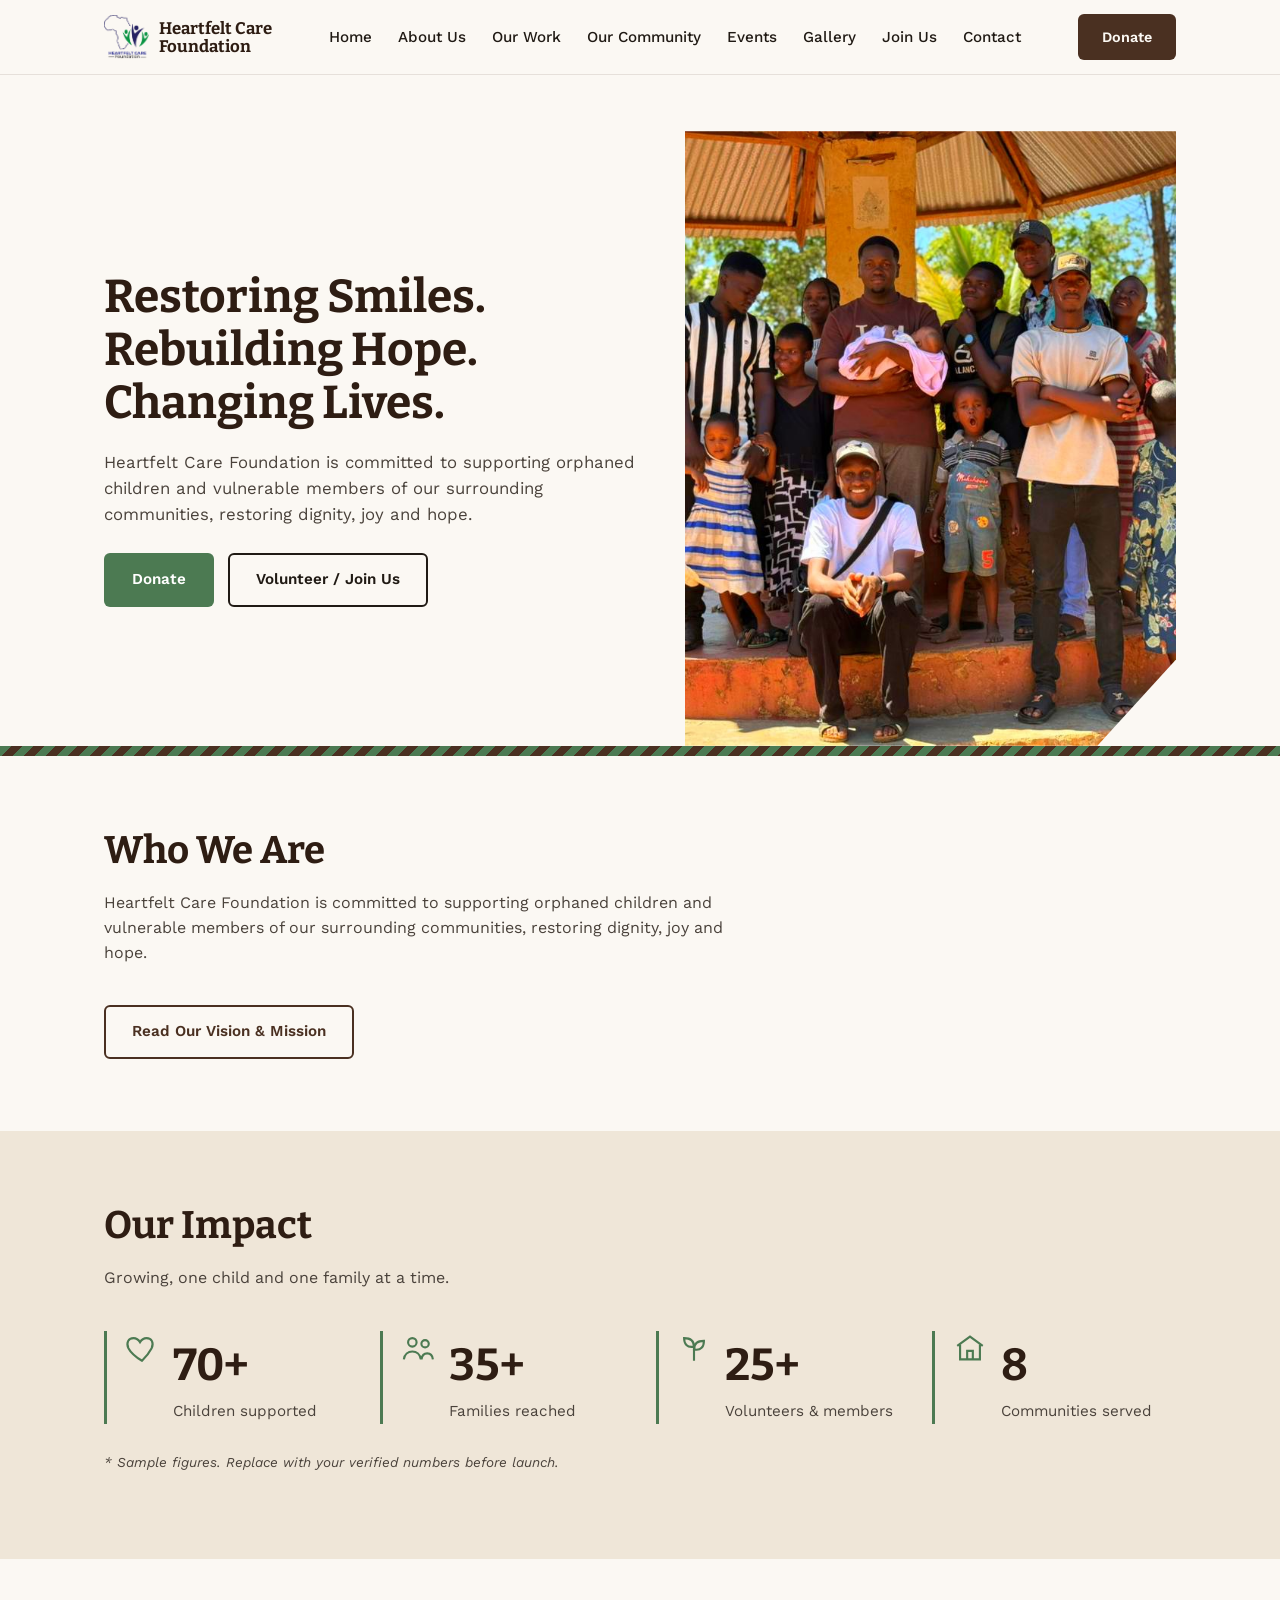
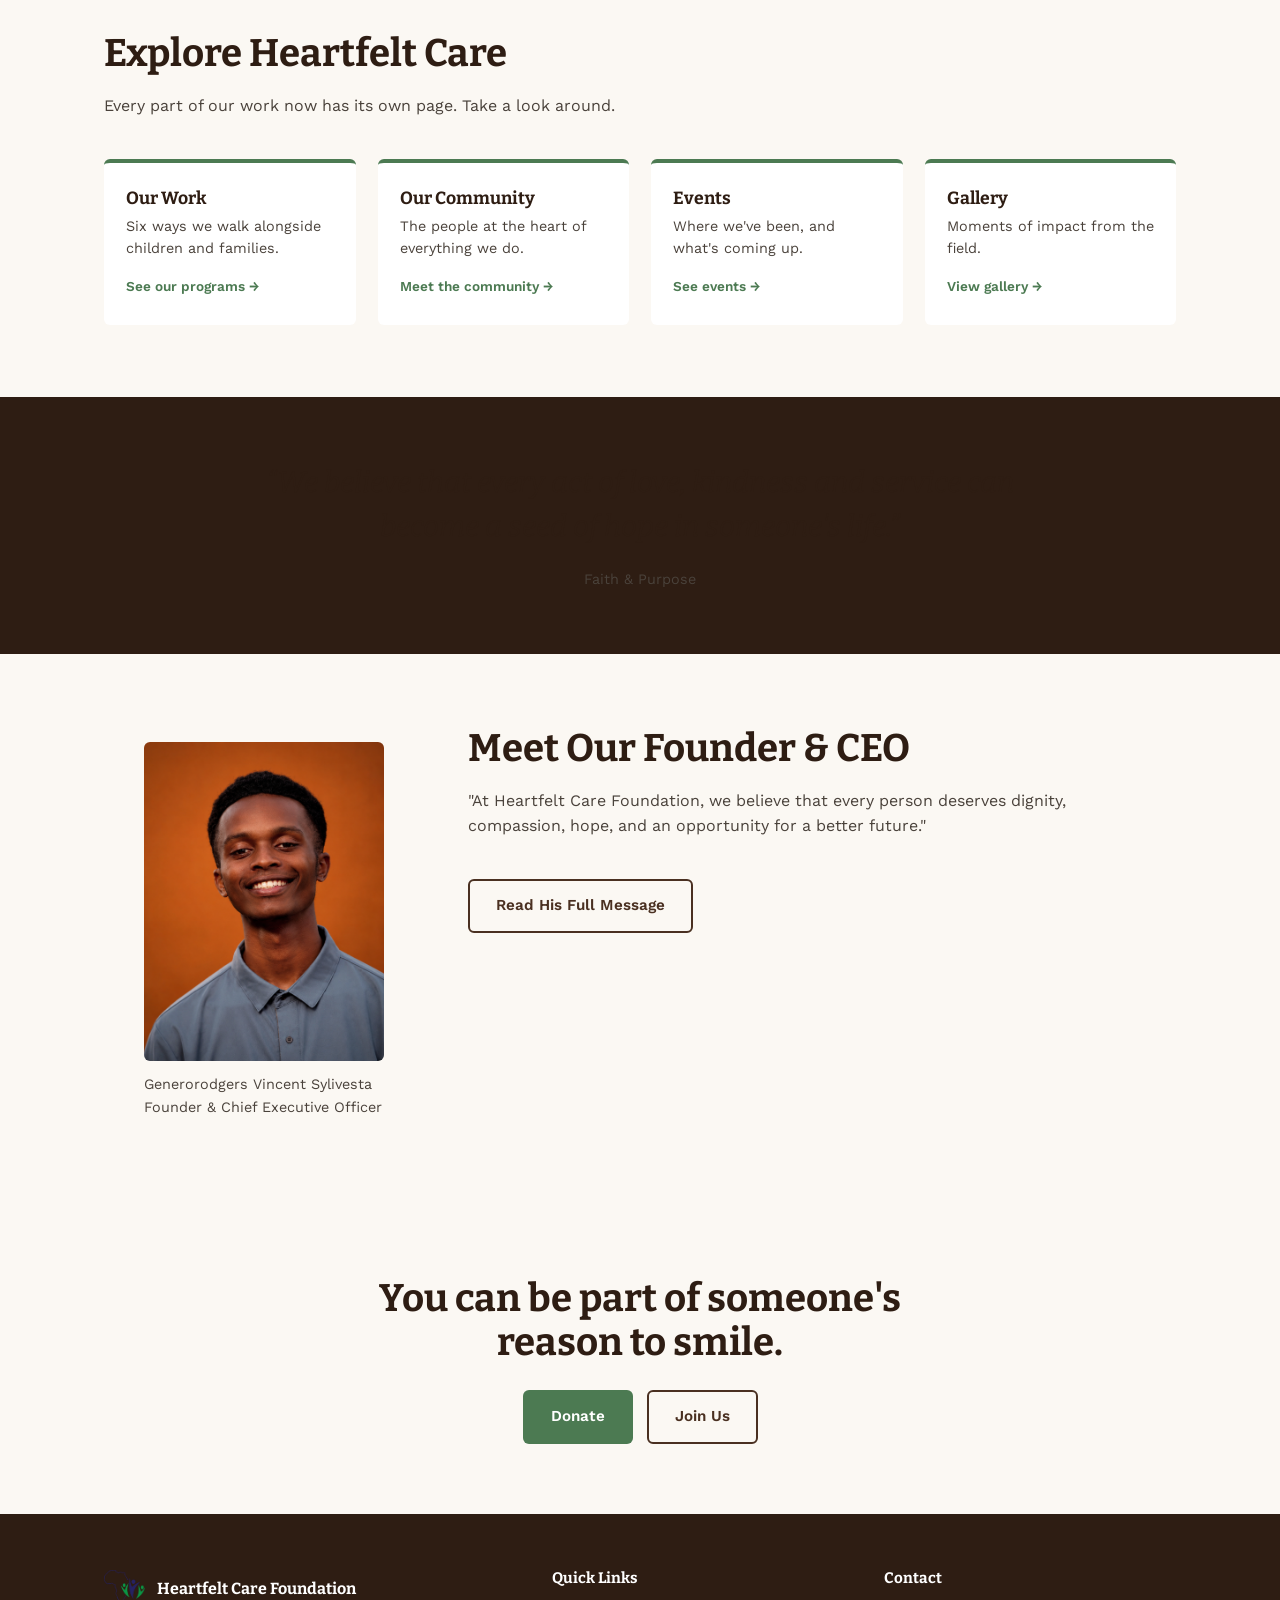
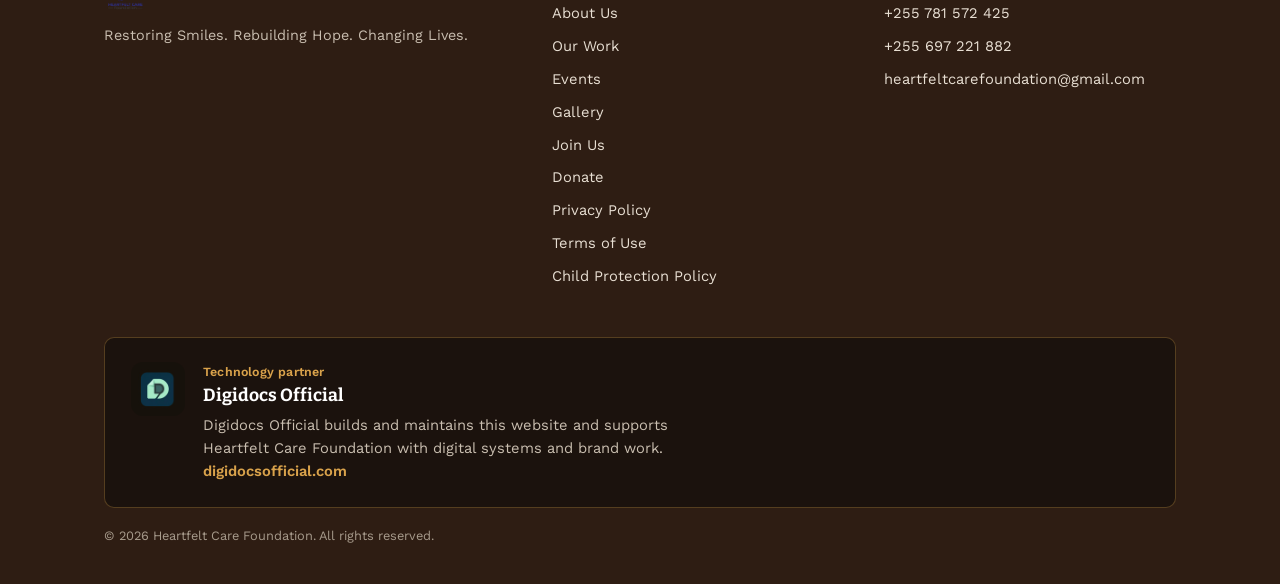
==== index.html @ a514797b "Add files via upload" ====
<!DOCTYPE html>
<html lang="en">
<head>
<meta charset="UTF-8">
<meta name="viewport" content="width=device-width, initial-scale=1.0">

<title>Heartfelt Care Foundation | Restoring Smiles. Rebuilding Hope. Changing Lives.</title>
<meta name="description" content="Heartfelt Care Foundation supports orphaned children and vulnerable communities across Tanzania, restoring dignity, joy and hope through education, basic needs, and community empowerment.">
<meta name="keywords" content="Heartfelt Care Foundation, Tanzania charity, orphan support Tanzania, vulnerable children NGO, community empowerment Tanzania">
<link rel="canonical" href="https://www.heartfeltcarefoundation.org/">

<link rel="icon" type="image/x-icon" href="favicon.ico">
<link rel="icon" type="image/png" sizes="32x32" href="favicon-32x32.png">
<link rel="icon" type="image/png" sizes="16x16" href="favicon-16x16.png">
<link rel="apple-touch-icon" sizes="180x180" href="apple-touch-icon.png">
<link rel="icon" type="image/png" sizes="192x192" href="android-chrome-192x192.png">
<link rel="icon" type="image/png" sizes="512x512" href="android-chrome-512x512.png">
<link rel="manifest" href="site.webmanifest">
<meta name="theme-color" content="#4A3021">

<meta property="og:type" content="website">
<meta property="og:site_name" content="Heartfelt Care Foundation">
<meta property="og:title" content="Heartfelt Care Foundation | Restoring Smiles. Rebuilding Hope. Changing Lives.">
<meta property="og:description" content="Heartfelt Care Foundation supports orphaned children and vulnerable communities across Tanzania, restoring dignity, joy and hope through education, basic needs, and community empowerment.">
<meta property="og:image" content="https://www.heartfeltcarefoundation.org/gallery-01.jpg">
<meta property="og:url" content="https://www.heartfeltcarefoundation.org/">
<meta name="twitter:card" content="summary_large_image">

<link rel="stylesheet" href="style.css">
<script type="application/ld+json">
{
  "@context": "https://schema.org",
  "@type": "NGO",
  "name": "Heartfelt Care Foundation",
  "url": "https://www.heartfeltcarefoundation.org",
  "logo": "https://www.heartfeltcarefoundation.org/heartfelt-care-logo.png",
  "description": "Heartfelt Care Foundation is committed to supporting orphaned children and vulnerable members of surrounding communities in Tanzania, restoring dignity, joy and hope.",
  "email": "heartfeltcarefoundation@gmail.com",
  "telephone": "+255781572425",
  "founder": { "@type": "Person", "name": "Generorodgers Vincent Sylivesta", "jobTitle": "Founder & Chief Executive Officer" },
  "areaServed": "Tanzania"
}
</script>
</head>
<body>

<header class="site-header">
  <div class="nav-wrap">
    <a href="index.html" class="brand">
      <img src="heartfelt-care-logo.png" alt="Heartfelt Care Foundation logo">
      <span>Heartfelt Care<br>Foundation</span>
    </a>
    <ul class="nav-links">
      <li><a href="index.html">Home</a></li>
      <li><a href="about.html">About Us</a></li>
      <li><a href="our-work.html">Our Work</a></li>
      <li><a href="our-community.html">Our Community</a></li>
      <li><a href="events.html">Events</a></li>
      <li><a href="gallery.html">Gallery</a></li>
      <li><a href="join.html">Join Us</a></li>
      <li><a href="contact.html">Contact</a></li>
    </ul>
    <div class="nav-actions">
      <a href="donate.html" class="btn btn-donate">Donate</a>
      <button class="menu-toggle" aria-label="Toggle menu">
        <span></span><span></span><span></span>
      </button>
    </div>
  </div>
</header>

<!-- HERO -->
<section class="hero" id="home">
  <div class="container hero-grid">
    <div class="hero-copy">
      <h1 class="hero-tagline">Restoring Smiles.<br>Rebuilding Hope.<br>Changing Lives.</h1>
      <p>Heartfelt Care Foundation is committed to supporting orphaned children and vulnerable members of our surrounding communities, restoring dignity, joy and hope.</p>
      <div class="hero-actions">
        <a href="donate.html" class="btn btn-primary">Donate</a>
        <a href="join.html" class="btn btn-outline">Volunteer / Join Us</a>
      </div>
    </div>
    <div class="hero-photo">
      <img src="gallery-01.jpg" alt="Heartfelt Care Foundation team with children and community members">
    </div>
  </div>
</section>

<div class="diamond-strip"></div>

<!-- WHO WE ARE -->
<section class="section" id="who-we-are">
  <div class="container">
    <div class="section-head">
      <h2>Who We Are</h2>
      <p>Heartfelt Care Foundation is committed to supporting orphaned children and vulnerable members of our surrounding communities, restoring dignity, joy and hope.</p>
    </div>
    <a href="about.html" class="btn btn-outline" style="color:var(--brown); border-color:var(--brown);">Read Our Vision &amp; Mission</a>
  </div>
</section>

<!-- IMPACT -->
<section class="section section--sand" id="impact">
  <div class="container">
    <div class="section-head">
      <h2>Our Impact</h2>
      <p>Growing, one child and one family at a time.</p>
    </div>
    <div class="stats-grid">
      <div class="stat">
        <span class="stat-icon"><svg viewBox="0 0 24 24" fill="none" stroke="currentColor" stroke-width="1.5"><path d="M12 21s-7.2-4.4-9.6-8.9C.7 8.4 2.3 5 6 5c2 0 3.6 1.2 4.6 2.9C11.6 6.2 13.2 5 15.2 5c3.7 0 5.3 3.4 3.6 7.1C16.4 16.6 12 21 12 21z"/></svg></span>
        <span class="stat-body">
          <span class="stat-number" data-target="120" data-suffix="+">0+</span>
          <span class="stat-label">Children supported</span>
        </span>
      </div>
      <div class="stat">
        <span class="stat-icon"><svg viewBox="0 0 24 24" fill="none" stroke="currentColor" stroke-width="1.5"><circle cx="8" cy="8" r="3"/><circle cx="17" cy="9" r="2.6"/><path d="M2 20c.5-3.5 3-5.5 6-5.5s5.5 2 6 5.5M14.5 20c.3-2.6 1.8-4.2 4-4.2s3.7 1.6 4 4.2"/></svg></span>
        <span class="stat-body">
          <span class="stat-number" data-target="60" data-suffix="+">0+</span>
          <span class="stat-label">Families reached</span>
        </span>
      </div>
      <div class="stat">
        <span class="stat-icon"><svg viewBox="0 0 24 24" fill="none" stroke="currentColor" stroke-width="1.5"><path d="M12 21V11"/><path d="M12 11C12 6 8 5 5 5c0 4 2 7 7 6z"/><path d="M12 13c0-5 4-6 7-6 0 4-2 7-7 6z"/></svg></span>
        <span class="stat-body">
          <span class="stat-number" data-target="25" data-suffix="+">0+</span>
          <span class="stat-label">Volunteers &amp; members</span>
        </span>
      </div>
      <div class="stat">
        <span class="stat-icon"><svg viewBox="0 0 24 24" fill="none" stroke="currentColor" stroke-width="1.5"><path d="M3 10.5 12 4l9 6.5"/><path d="M5 9.5V20h14V9.5"/><path d="M10 20v-6h4v6"/></svg></span>
        <span class="stat-body">
          <span class="stat-number" data-target="8" data-suffix="">0</span>
          <span class="stat-label">Communities served</span>
        </span>
      </div>
    </div>
    <p class="stats-note">* Sample figures. Replace with your verified numbers before launch.</p>
  </div>
</section>

<!-- EXPLORE / EACH SECTION HAS ITS OWN PAGE -->
<section class="section" id="explore">
  <div class="container">
    <div class="section-head">
      <h2>Explore Heartfelt Care</h2>
      <p>Every part of our work now has its own page. Take a look around.</p>
    </div>
    <div class="explore-grid">
      <a href="our-work.html" class="explore-card">
        <h3>Our Work</h3>
        <p>Six ways we walk alongside children and families.</p>
        <span class="arrow">See our programs →</span>
      </a>
      <a href="our-community.html" class="explore-card">
        <h3>Our Community</h3>
        <p>The people at the heart of everything we do.</p>
        <span class="arrow">Meet the community →</span>
      </a>
      <a href="events.html" class="explore-card">
        <h3>Events</h3>
        <p>Where we've been, and what's coming up.</p>
        <span class="arrow">See events →</span>
      </a>
      <a href="gallery.html" class="explore-card">
        <h3>Gallery</h3>
        <p>Moments of impact from the field.</p>
        <span class="arrow">View gallery →</span>
      </a>
    </div>
  </div>
</section>

<!-- FAITH -->
<section class="section section--brown faith" id="faith">
  <div class="container">
    <blockquote>
      &ldquo;We believe that every act of love, kindness and service can become a seed of hope in someone's life.&rdquo;
      <cite>Faith &amp; Purpose</cite>
    </blockquote>
  </div>
</section>

<!-- FOUNDER TEASER -->
<section class="section" id="founder-teaser">
  <div class="container founder-grid">
    <figure class="founder-photo">
      <img src="ceo-generorodgers-portrait.png" alt="Generorodgers Vincent Sylivesta, Founder and CEO of Heartfelt Care Foundation">
      <figcaption>Generorodgers Vincent Sylivesta<br>Founder &amp; Chief Executive Officer</figcaption>
    </figure>
    <div>
      <div class="section-head">
        <h2>Meet Our Founder &amp; CEO</h2>
        <p>"At Heartfelt Care Foundation, we believe that every person deserves dignity, compassion, hope, and an opportunity for a better future."</p>
      </div>
      <a href="about.html" class="btn btn-outline" style="color:var(--brown); border-color:var(--brown);">Read His Full Message</a>
    </div>
  </div>
</section>

<!-- CTA -->
<section class="cta">
  <div class="container">
    <h2>You can be part of someone's reason to smile.</h2>
    <div class="hero-actions" style="justify-content:center;">
      <a href="donate.html" class="btn btn-primary">Donate</a>
      <a href="join.html" class="btn btn-outline" style="border-color:var(--brown); color:var(--brown);">Join Us</a>
    </div>
  </div>
</section>

<footer class="site-footer">
  <div class="container">
    <div class="footer-grid">
      <div>
        <div class="footer-brand">
          <img src="heartfelt-care-logo.png" alt="Heartfelt Care Foundation logo">
          <span>Heartfelt Care Foundation</span>
        </div>
        <p style="color:#C9BEB0; font-size:0.9rem;">Restoring Smiles. Rebuilding Hope. Changing Lives.</p>
      </div>
      <div>
        <h4>Quick Links</h4>
        <ul>
          <li><a href="about.html">About Us</a></li>
          <li><a href="our-work.html">Our Work</a></li>
          <li><a href="events.html">Events</a></li>
          <li><a href="gallery.html">Gallery</a></li>
          <li><a href="join.html">Join Us</a></li>
          <li><a href="donate.html">Donate</a></li>
          <li><a href="privacy-policy.html">Privacy Policy</a></li>
          <li><a href="terms-of-use.html">Terms of Use</a></li>
          <li><a href="child-protection-policy.html">Child Protection Policy</a></li>
        </ul>
      </div>
      <div>
        <h4>Contact</h4>
        <ul>
          <li><a href="tel:+255781572425">+255 781 572 425</a></li>
          <li><a href="tel:+255697221882">+255 697 221 882</a></li>
          <li><a href="mailto:heartfeltcarefoundation@gmail.com">heartfeltcarefoundation@gmail.com</a></li>
        </ul>
      </div>
    </div>

    <div class="partner-spotlight">
      <span class="icon-box"><img src="digidocs-official-logo.jpg" alt="Digidocs Official logo"></span>
      <div>
        <span class="label">Technology partner</span>
        <h4>Digidocs Official</h4>
        <p>Digidocs Official builds and maintains this website and supports Heartfelt Care Foundation with digital systems and brand work. <a href="https://www.digidocsofficial.com" target="_blank" rel="noopener">digidocsofficial.com</a></p>
      </div>
    </div>
    <p class="copyright">&copy; <span id="year"></span> Heartfelt Care Foundation. All rights reserved.</p>
  </div>
</footer>

<div class="lightbox" id="lightbox">
  <button class="lightbox-close" aria-label="Close">&times;</button>
  <img id="lightbox-img" src="" alt="">
</div>

<script src="script.js"></script>
</body>
</html>
---- style.css ----
/* ============================================
   Heartfelt Care Foundation Stylesheet
   ============================================ */

@import url('https://fonts.googleapis.com/css2?family=Bitter:wght@500;600;700&family=Work+Sans:wght@400;500;600;700&display=swap');

:root {
  --brown: #4A3021;
  --brown-dark: #2E1D13;
  --brown-light: #7A5A42;
  --sand: #EFE6D8;
  --cream: #FBF8F3;
  --ink: #201A14;
  --ink-soft: #4A423B;
  --green: #4C7A52;
  --green-light: #E4EEE1;
  --white: #FFFFFF;
  --radius: 6px;
  --diamond-strip: repeating-linear-gradient(
    135deg,
    var(--green) 0px, var(--green) 8px,
    var(--brown) 8px, var(--brown) 16px
  );
  --container: 1120px;
}

* { box-sizing: border-box; }

html { scroll-behavior: smooth; }

body {
  margin: 0;
  font-family: 'Work Sans', sans-serif;
  color: var(--ink);
  background: var(--cream);
  line-height: 1.55;
}

img { max-width: 100%; display: block; }

h1, h2, h3, h4 {
  font-family: 'Bitter', serif;
  font-weight: 700;
  line-height: 1.15;
  margin: 0 0 0.5em;
  color: var(--brown-dark);
}

h2 { font-size: clamp(1.7rem, 3.2vw, 2.4rem); }
h3 { font-size: 1.25rem; }

p { margin: 0 0 1em; max-width: 62ch; }

a { color: var(--brown); }

.container {
  max-width: var(--container);
  margin: 0 auto;
  padding: 0 24px;
}

.section { padding: 72px 0; }
.section--sand { background: var(--sand); }
.section--brown { background: var(--brown-dark); color: var(--cream); }
.section--brown h2, .section--brown h3 { color: var(--cream); }
.section--brown p { color: #E8DFD3; }

.section-head { max-width: 640px; margin: 0 0 40px; }
.section-head p { color: var(--ink-soft); }

.diamond-strip {
  height: 10px;
  background: var(--diamond-strip);
  background-size: 22px 10px;
}

/* Buttons */
.btn {
  display: inline-flex;
  align-items: center;
  gap: 8px;
  font-family: 'Work Sans', sans-serif;
  font-weight: 600;
  font-size: 0.95rem;
  padding: 13px 26px;
  border-radius: var(--radius);
  text-decoration: none;
  border: 2px solid transparent;
  cursor: pointer;
  transition: transform 0.15s ease, background 0.15s ease;
}
.btn:hover { transform: translateY(-1px); }
.btn-primary { background: var(--green); color: var(--white); }
.btn-primary:hover { background: #3f6a45; }
.btn-outline { background: transparent; border-color: currentColor; color: inherit; }
.btn-outline:hover { background: rgba(255,255,255,0.08); }
.btn-donate {
  background: var(--brown);
  color: var(--cream);
  padding: 10px 22px;
  font-size: 0.9rem;
}
.btn-donate:hover { background: var(--brown-dark); }

/* Header / Nav */
.site-header {
  position: sticky;
  top: 0;
  z-index: 50;
  background: var(--cream);
  border-bottom: 1px solid rgba(74,48,33,0.12);
}
.nav-wrap {
  display: flex;
  align-items: center;
  justify-content: space-between;
  padding: 14px 24px;
  max-width: var(--container);
  margin: 0 auto;
}
.brand {
  display: flex;
  align-items: center;
  gap: 10px;
  text-decoration: none;
  color: var(--brown-dark);
}
.brand img { height: 44px; width: auto; }
.brand span {
  font-family: 'Bitter', serif;
  font-weight: 700;
  font-size: 1.05rem;
  line-height: 1.1;
}

.nav-links {
  display: flex;
  align-items: center;
  gap: 26px;
  list-style: none;
  margin: 0;
  padding: 0;
}
.nav-links a {
  text-decoration: none;
  color: var(--ink);
  font-weight: 500;
  font-size: 0.95rem;
}
.nav-links a:hover { color: var(--green); }

.nav-actions { display: flex; align-items: center; gap: 14px; }

.menu-toggle {
  display: none;
  background: none;
  border: none;
  cursor: pointer;
  padding: 6px;
}
.menu-toggle span {
  display: block;
  width: 24px;
  height: 2px;
  background: var(--brown-dark);
  margin: 5px 0;
}

/* Hero */
.hero {
  padding: 56px 0 0;
  overflow: hidden;
}
.hero-grid {
  display: grid;
  grid-template-columns: 1.1fr 1fr;
  gap: 40px;
  align-items: center;
}
.hero-tagline {
  font-size: clamp(1.9rem, 3.6vw, 2.9rem);
  margin-bottom: 20px;
}
.hero-copy p { color: var(--ink-soft); font-size: 1.05rem; }
.hero-actions { display: flex; gap: 14px; margin-top: 26px; flex-wrap: wrap; }
.hero-photo {
  position: relative;
  clip-path: polygon(0 0, 100% 0, 100% 86%, 84% 100%, 0 100%);
  overflow: hidden;
  aspect-ratio: 4/5;
}
.hero-photo img { width: 100%; height: 100%; object-fit: cover; }

/* Impact stats */
.stats-grid {
  display: grid;
  grid-template-columns: repeat(4, 1fr);
  gap: 32px;
}
.stat { border-left: 3px solid var(--green); padding-left: 18px; }
.stat-number {
  font-family: 'Bitter', serif;
  font-weight: 700;
  font-size: clamp(2.1rem, 4vw, 2.8rem);
  color: var(--brown-dark);
  display: block;
}
.stat-label { color: var(--ink-soft); font-size: 0.95rem; }
.stats-note { margin-top: 28px; font-size: 0.85rem; color: var(--ink-soft); font-style: italic; }

/* Work / programs */
.work-grid {
  display: grid;
  grid-template-columns: repeat(3, 1fr);
  gap: 28px;
}
.work-card {
  background: var(--white);
  border-top: 4px solid var(--green);
  padding: 26px 24px;
}
.work-card svg { width: 34px; height: 34px; margin-bottom: 14px; color: var(--brown); }
.work-card h3 { margin-bottom: 8px; }
.work-card p { font-size: 0.95rem; color: var(--ink-soft); margin-bottom: 0; }

/* Faith */
.faith {
  text-align: center;
  padding: 64px 0;
}
.faith blockquote {
  font-family: 'Bitter', serif;
  font-size: clamp(1.3rem, 2.6vw, 1.8rem);
  max-width: 760px;
  margin: 0 auto;
  color: var(--brown-dark);
  font-style: italic;
}
.faith cite { display: block; margin-top: 18px; font-style: normal; font-family: 'Work Sans'; font-size: 0.9rem; color: var(--ink-soft); }

/* About / Founder */
.founder-grid {
  display: grid;
  grid-template-columns: 320px 1fr;
  gap: 44px;
  align-items: start;
}
.founder-photo img { border-radius: var(--radius); }
.founder-photo figcaption { margin-top: 12px; font-size: 0.9rem; color: var(--ink-soft); }
.ceo-message {
  background: var(--sand);
  padding: 28px 30px;
  border-left: 4px solid var(--brown);
  margin-top: 30px;
}
.ceo-message p:last-of-type { margin-bottom: 0; }
.signature { font-family: 'Bitter', serif; font-weight: 700; color: var(--brown-dark); }

/* Photo grids (community / gallery) */
.photo-grid {
  display: grid;
  grid-template-columns: repeat(4, 1fr);
  gap: 14px;
}
.photo-grid figure { margin: 0; overflow: hidden; border-radius: var(--radius); position: relative; }
.photo-grid img {
  width: 100%; height: 100%; object-fit: cover; aspect-ratio: 1/1;
  cursor: pointer; transition: transform 0.25s ease;
}
.photo-grid img:hover { transform: scale(1.04); }
.photo-grid figcaption {
  position: absolute; left: 0; right: 0; bottom: 0;
  background: linear-gradient(transparent, rgba(0,0,0,0.65));
  color: #fff; font-size: 0.8rem; padding: 20px 10px 8px;
}

/* Events */
.events-list { display: flex; flex-direction: column; gap: 18px; }
.event-card {
  display: grid;
  grid-template-columns: 140px 1fr;
  gap: 20px;
  background: var(--white);
  padding: 20px 22px;
  border-radius: var(--radius);
  align-items: center;
}
.event-date {
  font-family: 'Bitter', serif;
  font-weight: 700;
  color: var(--green);
  font-size: 1.05rem;
}
.events-empty {
  background: var(--white);
  padding: 26px;
  border-radius: var(--radius);
  color: var(--ink-soft);
  font-style: italic;
}

/* Join / Contact */
.join-grid {
  display: grid;
  grid-template-columns: 1fr 1fr;
  gap: 40px;
}
.panel {
  background: var(--white);
  padding: 28px 26px;
  border-radius: var(--radius);
}
.panel h3 { margin-bottom: 10px; }
.panel p { color: var(--ink-soft); font-size: 0.95rem; }

.field { margin-bottom: 16px; }
.field label { display: block; font-size: 0.9rem; font-weight: 600; margin-bottom: 6px; }
.field input, .field textarea {
  width: 100%;
  padding: 11px 13px;
  border: 1px solid #D8CFC2;
  border-radius: var(--radius);
  font-family: 'Work Sans', sans-serif;
  font-size: 0.95rem;
  background: var(--cream);
}
.field textarea { resize: vertical; min-height: 100px; }
.channel-actions { display: flex; gap: 12px; flex-wrap: wrap; margin-top: 8px; }
.form-note { font-size: 0.82rem; color: var(--ink-soft); margin-top: 10px; }

.contact-list { list-style: none; margin: 0 0 20px; padding: 0; }
.contact-list li { margin-bottom: 10px; font-size: 1rem; }
.contact-list a { text-decoration: none; font-weight: 600; }

/* Lightbox */
.lightbox {
  position: fixed; inset: 0; background: rgba(20,14,10,0.92);
  display: none; align-items: center; justify-content: center;
  z-index: 100; padding: 30px;
}
.lightbox.open { display: flex; }
.lightbox img { max-width: 90vw; max-height: 85vh; border-radius: var(--radius); }
.lightbox-close {
  position: absolute; top: 24px; right: 30px;
  color: #fff; font-size: 2rem; background: none; border: none; cursor: pointer;
}

/* CTA */
.cta {
  text-align: center;
  padding: 70px 0;
}
.cta h2 { max-width: 620px; margin: 0 auto 26px; }

/* Footer */
.site-footer { background: var(--brown-dark); color: #E8DFD3; padding: 56px 0 26px; }
.footer-grid {
  display: grid;
  grid-template-columns: 1.4fr 1fr 1fr;
  gap: 40px;
  margin-bottom: 40px;
}
.footer-brand { display: flex; align-items: center; gap: 12px; margin-bottom: 14px; }
.footer-brand img { height: 40px; }
.footer-brand span { font-family: 'Bitter', serif; font-weight: 700; color: #fff; }
.site-footer h4 { color: #fff; font-size: 0.95rem; margin-bottom: 14px; }
.site-footer ul { list-style: none; margin: 0; padding: 0; }
.site-footer li { margin-bottom: 8px; }
.site-footer a { color: #E8DFD3; text-decoration: none; font-size: 0.92rem; }
.site-footer a:hover { color: #fff; }

.partner-badge {
  display: flex;
  align-items: center;
  gap: 12px;
  border-top: 1px solid rgba(255,255,255,0.15);
  padding-top: 24px;
  flex-wrap: wrap;
}
.partner-badge img { height: 34px; width: 34px; border-radius: 6px; object-fit: cover; }
.partner-badge .partner-text { font-size: 0.85rem; color: #C9BEB0; }
.partner-badge a { color: #fff; font-weight: 600; text-decoration: none; }
.copyright { font-size: 0.8rem; color: #A79B8C; margin-top: 18px; }

/* Responsive */
@media (max-width: 900px) {
  .hero-grid, .founder-grid, .join-grid { grid-template-columns: 1fr; }
  .stats-grid, .work-grid { grid-template-columns: repeat(2, 1fr); }
  .photo-grid { grid-template-columns: repeat(2, 1fr); }
  .footer-grid { grid-template-columns: 1fr; gap: 26px; }
  .hero-photo { order: -1; }
}

@media (max-width: 700px) {
  .nav-links, .nav-actions .btn-outline { display: none; }
  .site-header.open .nav-links {
    display: flex; flex-direction: column; align-items: flex-start;
    gap: 16px; position: absolute; top: 100%; left: 0; right: 0;
    background: var(--cream); padding: 20px 24px; border-bottom: 1px solid rgba(0,0,0,0.08);
  }
  .menu-toggle { display: block; }
  .stats-grid, .work-grid, .photo-grid { grid-template-columns: 1fr 1fr; }
  .event-card { grid-template-columns: 1fr; }
}

@media (max-width: 480px) {
  .stats-grid { grid-template-columns: 1fr; }
  .work-grid, .photo-grid { grid-template-columns: 1fr; }
  .section { padding: 52px 0; }
}

/* ============================================
   Additions: multi-page structure, donation,
   about page pillars, thank-you page
   ============================================ */

/* Sub-page hero band */
.page-hero {
  background: var(--brown-dark);
  color: var(--cream);
  padding: 60px 0 52px;
  text-align: center;
}
.page-hero .crumb { font-size: 0.85rem; color: #C9BEB0; margin-bottom: 14px; }
.page-hero .crumb a { color: #E8DFD3; }
.page-hero h1 { color: #fff; margin-bottom: 10px; }
.page-hero p { color: #D9CBB8; max-width: 580px; margin: 0 auto; }

/* Homepage: explore other pages */
.explore-grid {
  display: grid;
  grid-template-columns: repeat(4, 1fr);
  gap: 22px;
}
.explore-card {
  background: var(--white);
  padding: 26px 22px;
  border-radius: var(--radius);
  text-decoration: none;
  color: inherit;
  border-top: 4px solid var(--green);
  display: block;
}
.explore-card h3 { margin-bottom: 6px; font-size: 1.1rem; }
.explore-card p { font-size: 0.9rem; color: var(--ink-soft); margin-bottom: 14px; }
.explore-card .arrow { color: var(--green); font-weight: 600; font-size: 0.85rem; }

/* Impact stat icons */
.stat { display: flex; align-items: flex-start; gap: 14px; border-left: 3px solid var(--green); padding-left: 18px; }
.stat-icon { flex: none; width: 34px; height: 34px; color: var(--green); }
.stat-icon svg { width: 100%; height: 100%; }
.stat-body { display: flex; flex-direction: column; }

/* Donation option cards */
.donate-grid {
  display: grid;
  grid-template-columns: repeat(3, 1fr);
  gap: 26px;
}
.donate-card {
  background: var(--white);
  border-radius: var(--radius);
  padding: 32px 26px;
  text-align: center;
  border-top: 4px solid var(--brown);
}
.donate-card .icon { font-size: 2.1rem; margin-bottom: 12px; }
.donate-card h3 { margin-bottom: 8px; }
.donate-card p { color: var(--ink-soft); font-size: 0.95rem; min-height: 44px; }

/* Give detail blocks */
.give-detail { scroll-margin-top: 90px; }

/* About page: vision/mission pillars */
.pillars-grid {
  display: grid;
  grid-template-columns: repeat(2, 1fr);
  gap: 22px;
}
.pillar-card {
  background: var(--sand);
  padding: 26px 24px;
  border-radius: var(--radius);
  border-left: 4px solid var(--brown);
}
.pillar-card h3 { margin-bottom: 8px; }
.pillar-card p, .pillar-card p:last-child { margin-bottom: 0; }

.objectives-list { list-style: none; padding: 0; margin: 0; display: grid; gap: 14px; }
.objectives-list li {
  background: var(--white);
  padding: 16px 18px;
  border-radius: var(--radius);
  border-left: 3px solid var(--green);
}
.objectives-list strong {
  color: var(--brown-dark);
  display: block;
  margin-bottom: 4px;
  font-family: 'Bitter', serif;
}

.values-grid { display: flex; flex-wrap: wrap; gap: 12px; }
.value-chip {
  background: var(--brown-dark);
  color: #fff;
  padding: 10px 22px;
  border-radius: 30px;
  font-weight: 600;
  font-size: 0.9rem;
}

.motto-banner {
  text-align: center;
  padding: 46px 30px;
  background: var(--brown-dark);
  border-radius: var(--radius);
}
.motto-banner p {
  font-family: 'Bitter', serif;
  font-size: clamp(1.15rem, 2.4vw, 1.5rem);
  font-style: italic;
  color: #fff;
  margin: 0;
  max-width: none;
}

/* Thank-you page */
.thankyou-wrap { padding: 90px 0; }
.thankyou-box {
  max-width: 560px;
  margin: 0 auto;
  text-align: center;
  background: var(--white);
  padding: 54px 40px;
  border-radius: var(--radius);
  border-top: 6px solid var(--green);
}
.thankyou-box .heart { font-size: 2.6rem; margin-bottom: 8px; }
.thankyou-box h1 { margin-bottom: 6px; }
.thankyou-box p { color: var(--ink-soft); }

@media (max-width: 900px) {
  .explore-grid { grid-template-columns: repeat(2, 1fr); }
  .donate-grid { grid-template-columns: 1fr; }
  .pillars-grid { grid-template-columns: 1fr; }
}
@media (max-width: 480px) {
  .explore-grid { grid-template-columns: 1fr; }
}

/* ============================================
   Technology partner spotlight (footer)
   ============================================ */
.partner-spotlight {
  display: flex;
  gap: 18px;
  align-items: flex-start;
  background: #1B120D;
  border: 1px solid rgba(217,162,75,0.3);
  border-radius: 10px;
  padding: 24px 26px;
  margin-top: 8px;
}
.partner-spotlight .icon-box {
  flex: none;
  width: 54px;
  height: 54px;
  border-radius: 12px;
  background: #17332F;
  display: flex;
  align-items: center;
  justify-content: center;
  overflow: hidden;
}
.partner-spotlight .icon-box img { width: 100%; height: 100%; object-fit: cover; }
.partner-spotlight .label {
  display: block;
  color: #D9A24B;
  font-size: 0.78rem;
  font-weight: 600;
  letter-spacing: 0.2px;
  margin-bottom: 5px;
}
.partner-spotlight h4 {
  color: #fff;
  font-size: 1.1rem;
  margin-bottom: 8px;
}
.partner-spotlight p {
  color: #C9BEB0;
  font-size: 0.92rem;
  margin-bottom: 0;
  max-width: 58ch;
}
.partner-spotlight a { color: #D9A24B; font-weight: 600; }

@media (max-width: 480px) {
  .partner-spotlight { flex-direction: column; }
}

/* ============================================
   Events page: countdown cards
   ============================================ */
.event-card-full {
  display: grid;
  grid-template-columns: 260px 1fr;
  gap: 0;
  background: var(--white);
  border-radius: var(--radius);
  overflow: hidden;
  margin-bottom: 32px;
}
.event-card-full img { width: 100%; height: 100%; object-fit: cover; }
.event-card-body { padding: 30px 30px 34px; }
.event-card-body .event-tag {
  display: inline-block;
  background: var(--green-light);
  color: var(--green);
  font-size: 0.8rem;
  font-weight: 600;
  padding: 4px 12px;
  border-radius: 20px;
  margin-bottom: 12px;
}
.event-card-body h3 { margin-bottom: 6px; }
.event-meta { list-style: none; margin: 0 0 18px; padding: 0; display: grid; gap: 6px; }
.event-meta li { font-size: 0.92rem; color: var(--ink-soft); }
.event-meta strong { color: var(--brown-dark); }

.countdown {
  display: flex;
  gap: 12px;
  margin: 18px 0 20px;
  flex-wrap: wrap;
}
.countdown .cd-unit {
  background: var(--sand);
  border-radius: var(--radius);
  padding: 12px 16px;
  text-align: center;
  min-width: 68px;
}
.countdown .cd-num {
  display: block;
  font-family: 'Bitter', serif;
  font-weight: 700;
  font-size: 1.5rem;
  color: var(--brown-dark);
}
.countdown .cd-label {
  display: block;
  font-size: 0.7rem;
  text-transform: uppercase;
  letter-spacing: 0.5px;
  color: var(--ink-soft);
}
.countdown.is-past .cd-unit { opacity: 0.5; }

.event-give {
  background: var(--sand);
  border-radius: var(--radius);
  padding: 16px 18px;
  margin-bottom: 18px;
}
.event-give p { margin-bottom: 6px; font-size: 0.92rem; }
.event-give p:last-child { margin-bottom: 0; }

@media (max-width: 700px) {
  .event-card-full { grid-template-columns: 1fr; }
  .event-card-full img { max-height: 260px; }
}

/* Netlify Forms honeypot field: hidden from people, visible to spam bots */
.hidden-field {
  position: absolute;
  left: -9999px;
  width: 1px;
  height: 1px;
  overflow: hidden;
}
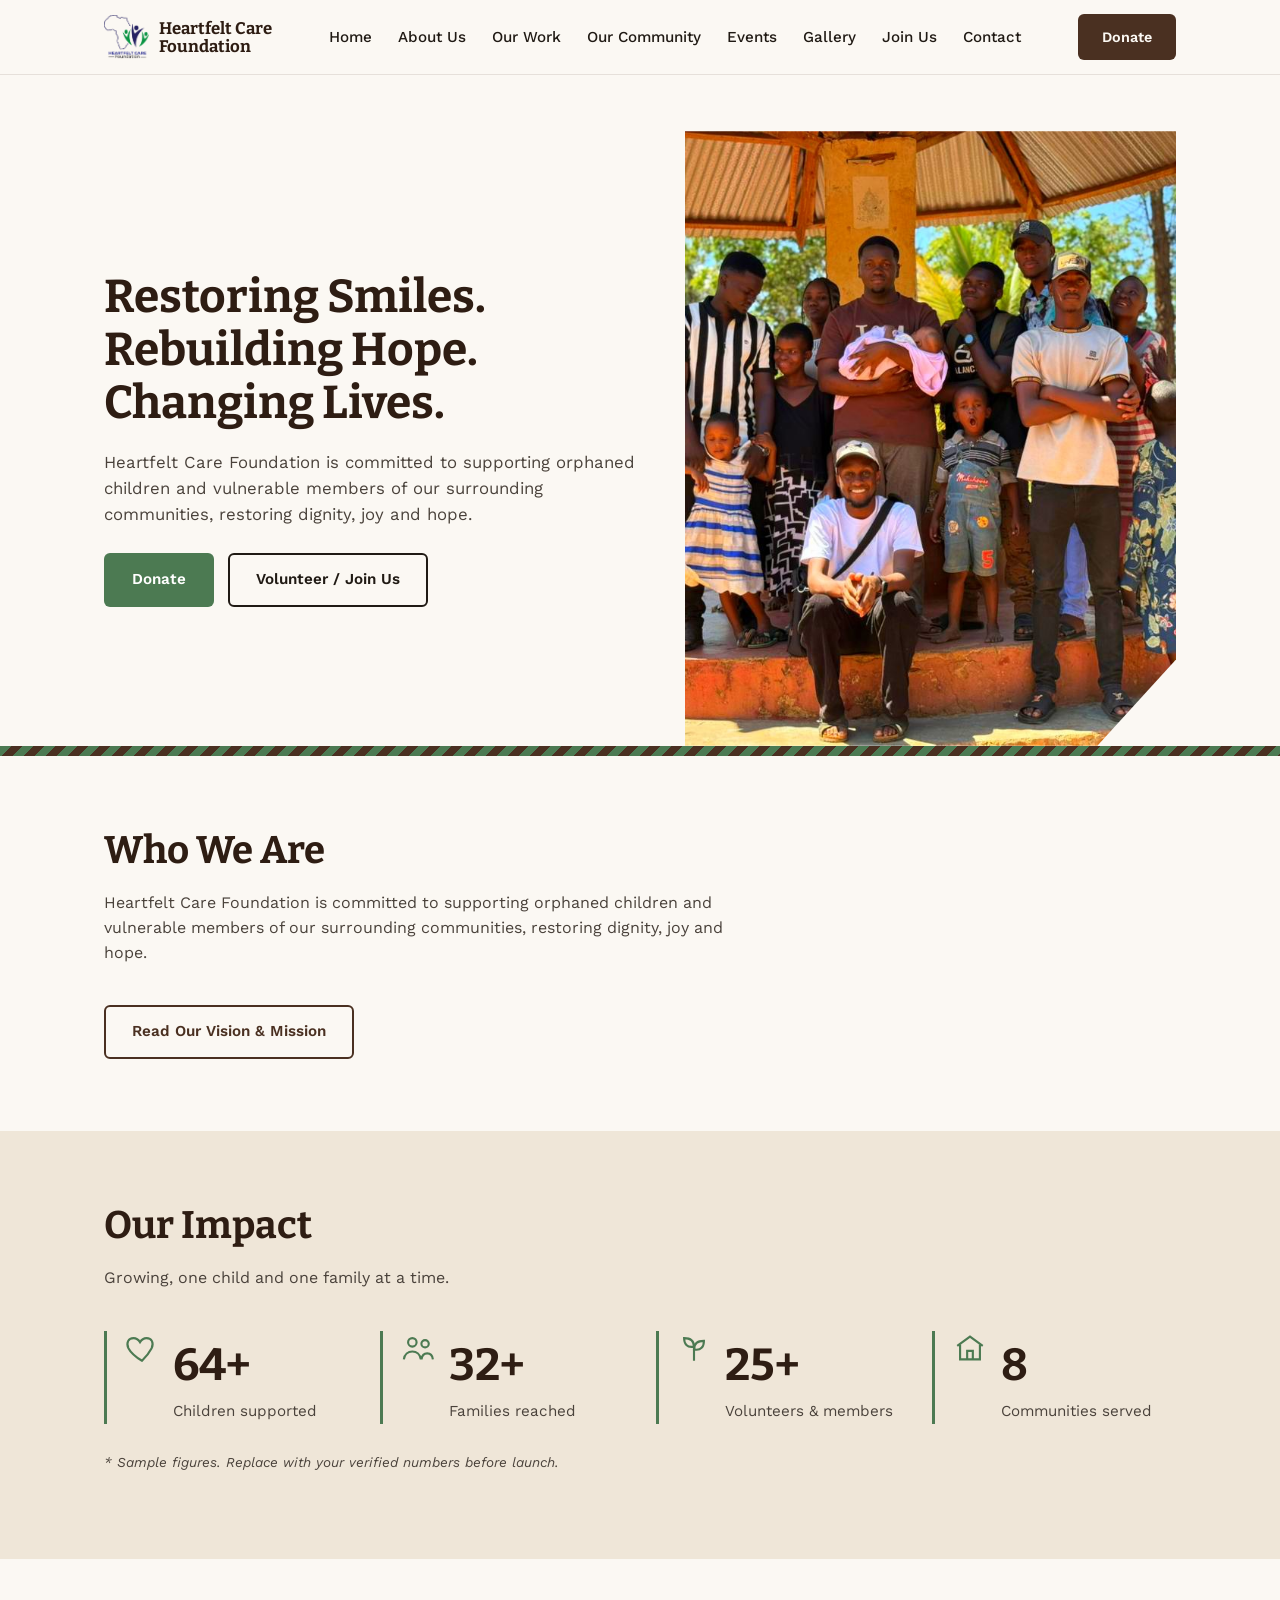
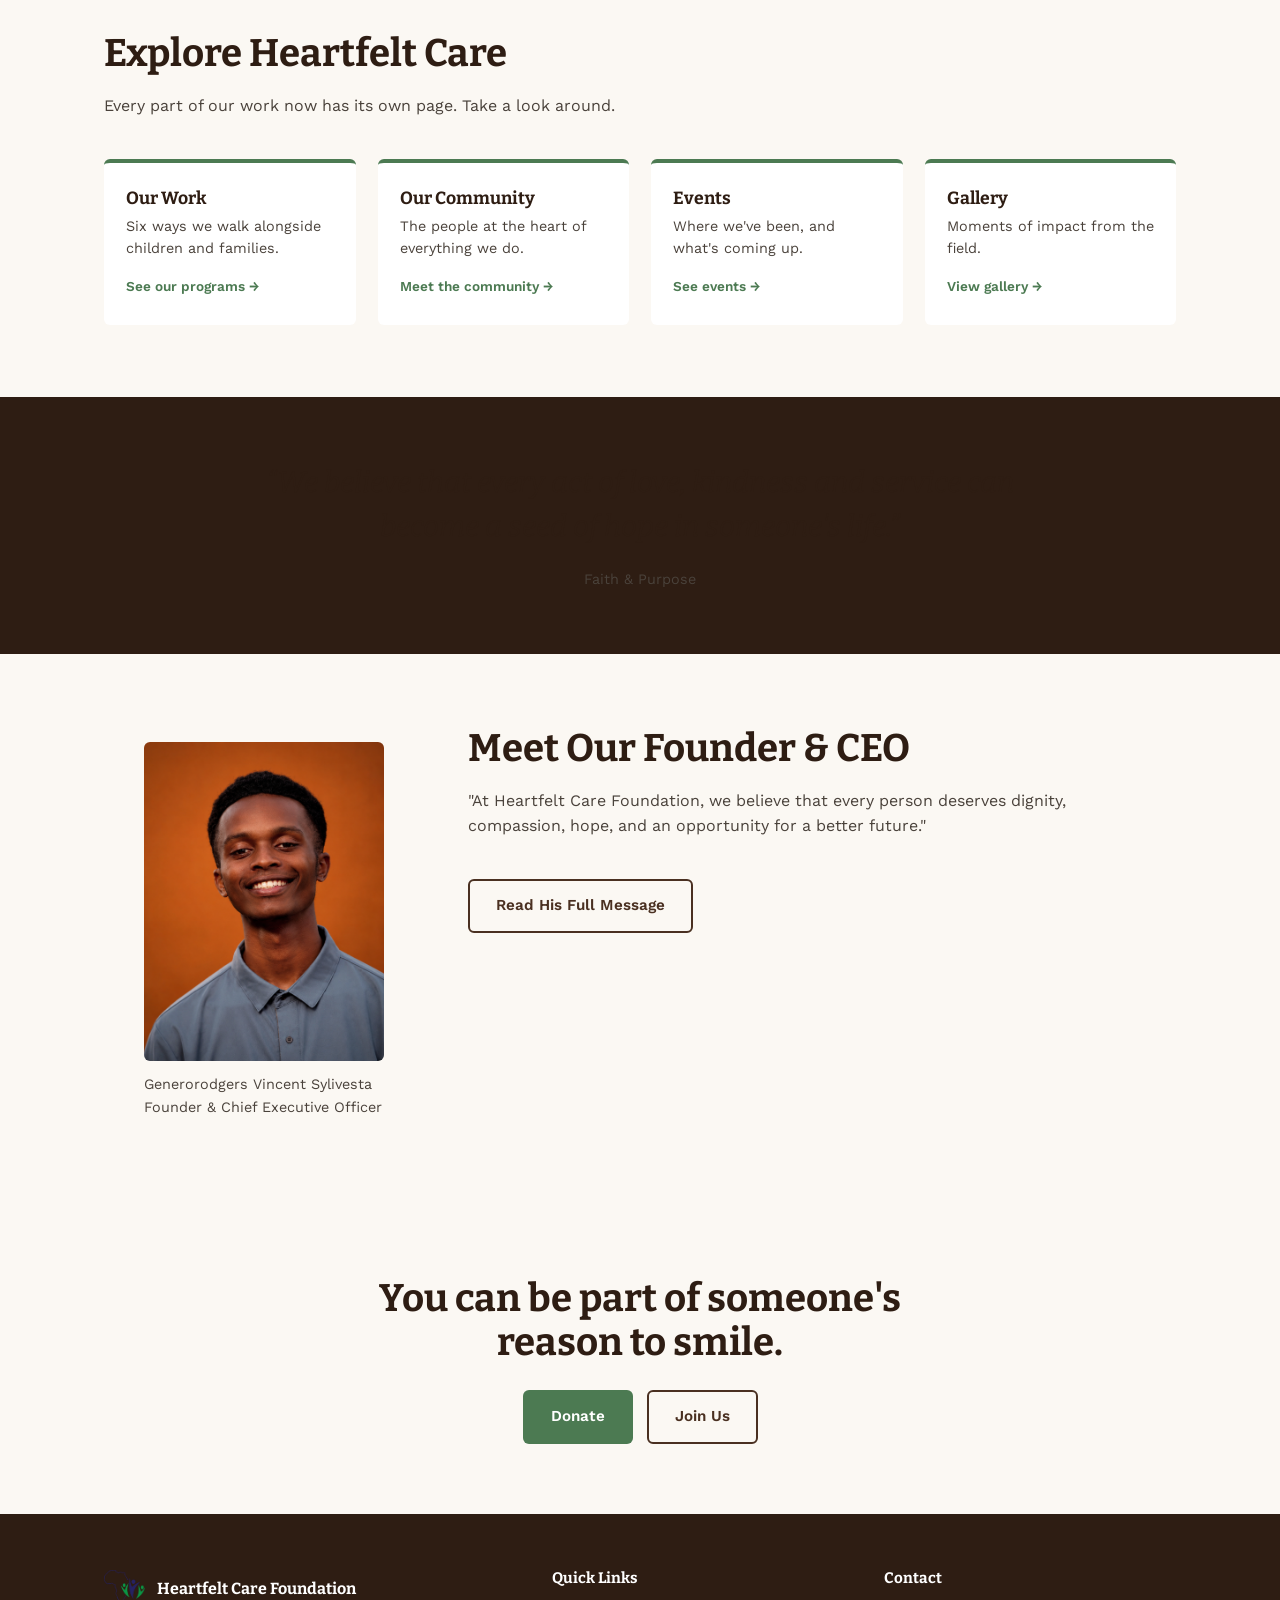
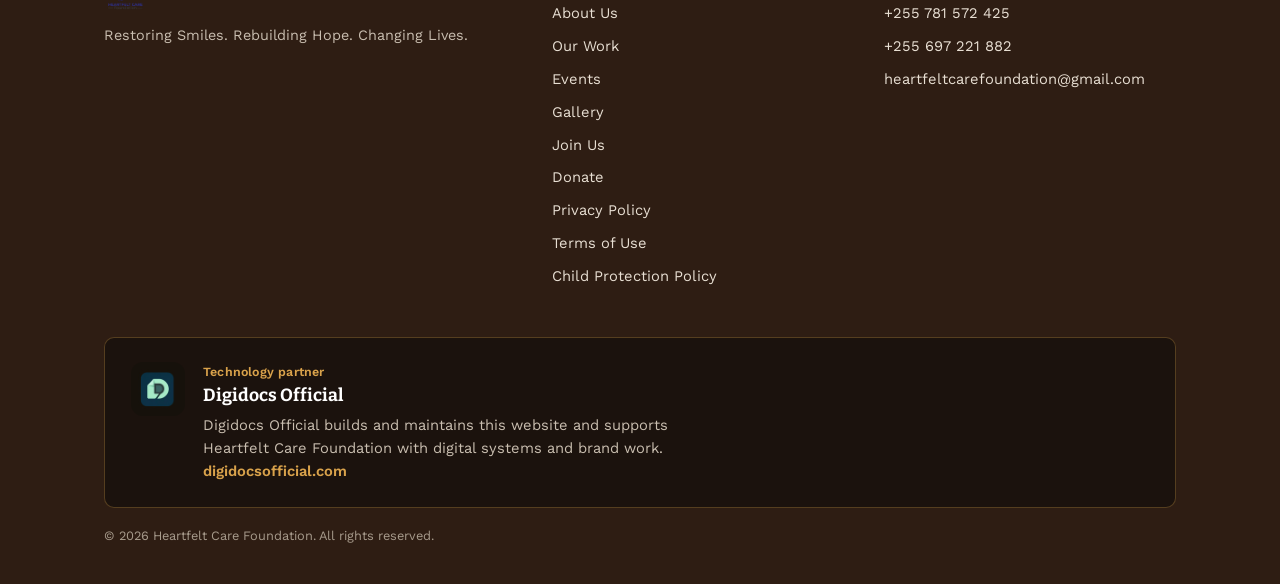
==== commit 39464225: "Modify title and update Open Graph meta tags Updated meta tags and structured data for better SEO an" ====
--- a/index.html
+++ b/index.html
@@ -4,10 +4,38 @@
 <meta charset="UTF-8">
 <meta name="viewport" content="width=device-width, initial-scale=1.0">
 
-<title>Heartfelt Care Foundation | Restoring Smiles. Rebuilding Hope. Changing Lives.</title>
+<title>Heartfelt Care Foundation | Restoring Smiles. Rebuilding Lives</title>
 <meta name="description" content="Heartfelt Care Foundation supports orphaned children and vulnerable communities across Tanzania, restoring dignity, joy and hope through education, basic needs, and community empowerment.">
 <meta name="keywords" content="Heartfelt Care Foundation, Tanzania charity, orphan support Tanzania, vulnerable children NGO, community empowerment Tanzania">
-<link rel="canonical" href="https://www.heartfeltcarefoundation.org/">
+<meta name="robots" content="index, follow">
+<link rel="canonical" href="https://heartfeltcarefoundation.netlify.app/">
+
+<!-- Site name for Google -->
+<script type="application/ld+json">
+{
+  "@context": "https://schema.org",
+  "@type": "WebSite",
+  "name": "Heartfelt Care Foundation",
+  "alternateName": ["Heartfelt Care", "HCF"],
+  "url": "https://heartfeltcarefoundation.netlify.app/"
+}
+</script>
+
+<!-- Organization info -->
+<script type="application/ld+json">
+{
+  "@context": "https://schema.org",
+  "@type": "NGO",
+  "name": "Heartfelt Care Foundation",
+  "url": "https://heartfeltcarefoundation.netlify.app/",
+  "logo": "https://heartfeltcarefoundation.netlify.app/heartfelt-care-logo.png",
+  "description": "Heartfelt Care Foundation is committed to supporting orphaned children and vulnerable members of surrounding communities in Tanzania, restoring dignity, joy and hope.",
+  "email": "heartfeltcarefoundation@gmail.com",
+  "telephone": "+255781572425",
+  "founder": { "@type": "Person", "name": "Generorodgers Vincent Sylivesta", "jobTitle": "Founder & Chief Executive Officer" },
+  "areaServed": "Tanzania"
+}
+</script>
 
 <link rel="icon" type="image/x-icon" href="favicon.ico">
 <link rel="icon" type="image/png" sizes="32x32" href="favicon-32x32.png">
@@ -22,25 +50,11 @@
 <meta property="og:site_name" content="Heartfelt Care Foundation">
 <meta property="og:title" content="Heartfelt Care Foundation | Restoring Smiles. Rebuilding Hope. Changing Lives.">
 <meta property="og:description" content="Heartfelt Care Foundation supports orphaned children and vulnerable communities across Tanzania, restoring dignity, joy and hope through education, basic needs, and community empowerment.">
-<meta property="og:image" content="https://www.heartfeltcarefoundation.org/gallery-01.jpg">
-<meta property="og:url" content="https://www.heartfeltcarefoundation.org/">
+<meta property="og:image" content="https://heartfeltcarefoundation.netlify.app/gallery-01.jpg">
+<meta property="og:url" content="https://heartfeltcarefoundation.netlify.app/">
 <meta name="twitter:card" content="summary_large_image">
 
 <link rel="stylesheet" href="style.css">
-<script type="application/ld+json">
-{
-  "@context": "https://schema.org",
-  "@type": "NGO",
-  "name": "Heartfelt Care Foundation",
-  "url": "https://www.heartfeltcarefoundation.org",
-  "logo": "https://www.heartfeltcarefoundation.org/heartfelt-care-logo.png",
-  "description": "Heartfelt Care Foundation is committed to supporting orphaned children and vulnerable members of surrounding communities in Tanzania, restoring dignity, joy and hope.",
-  "email": "heartfeltcarefoundation@gmail.com",
-  "telephone": "+255781572425",
-  "founder": { "@type": "Person", "name": "Generorodgers Vincent Sylivesta", "jobTitle": "Founder & Chief Executive Officer" },
-  "areaServed": "Tanzania"
-}
-</script>
 </head>
 <body>
 
